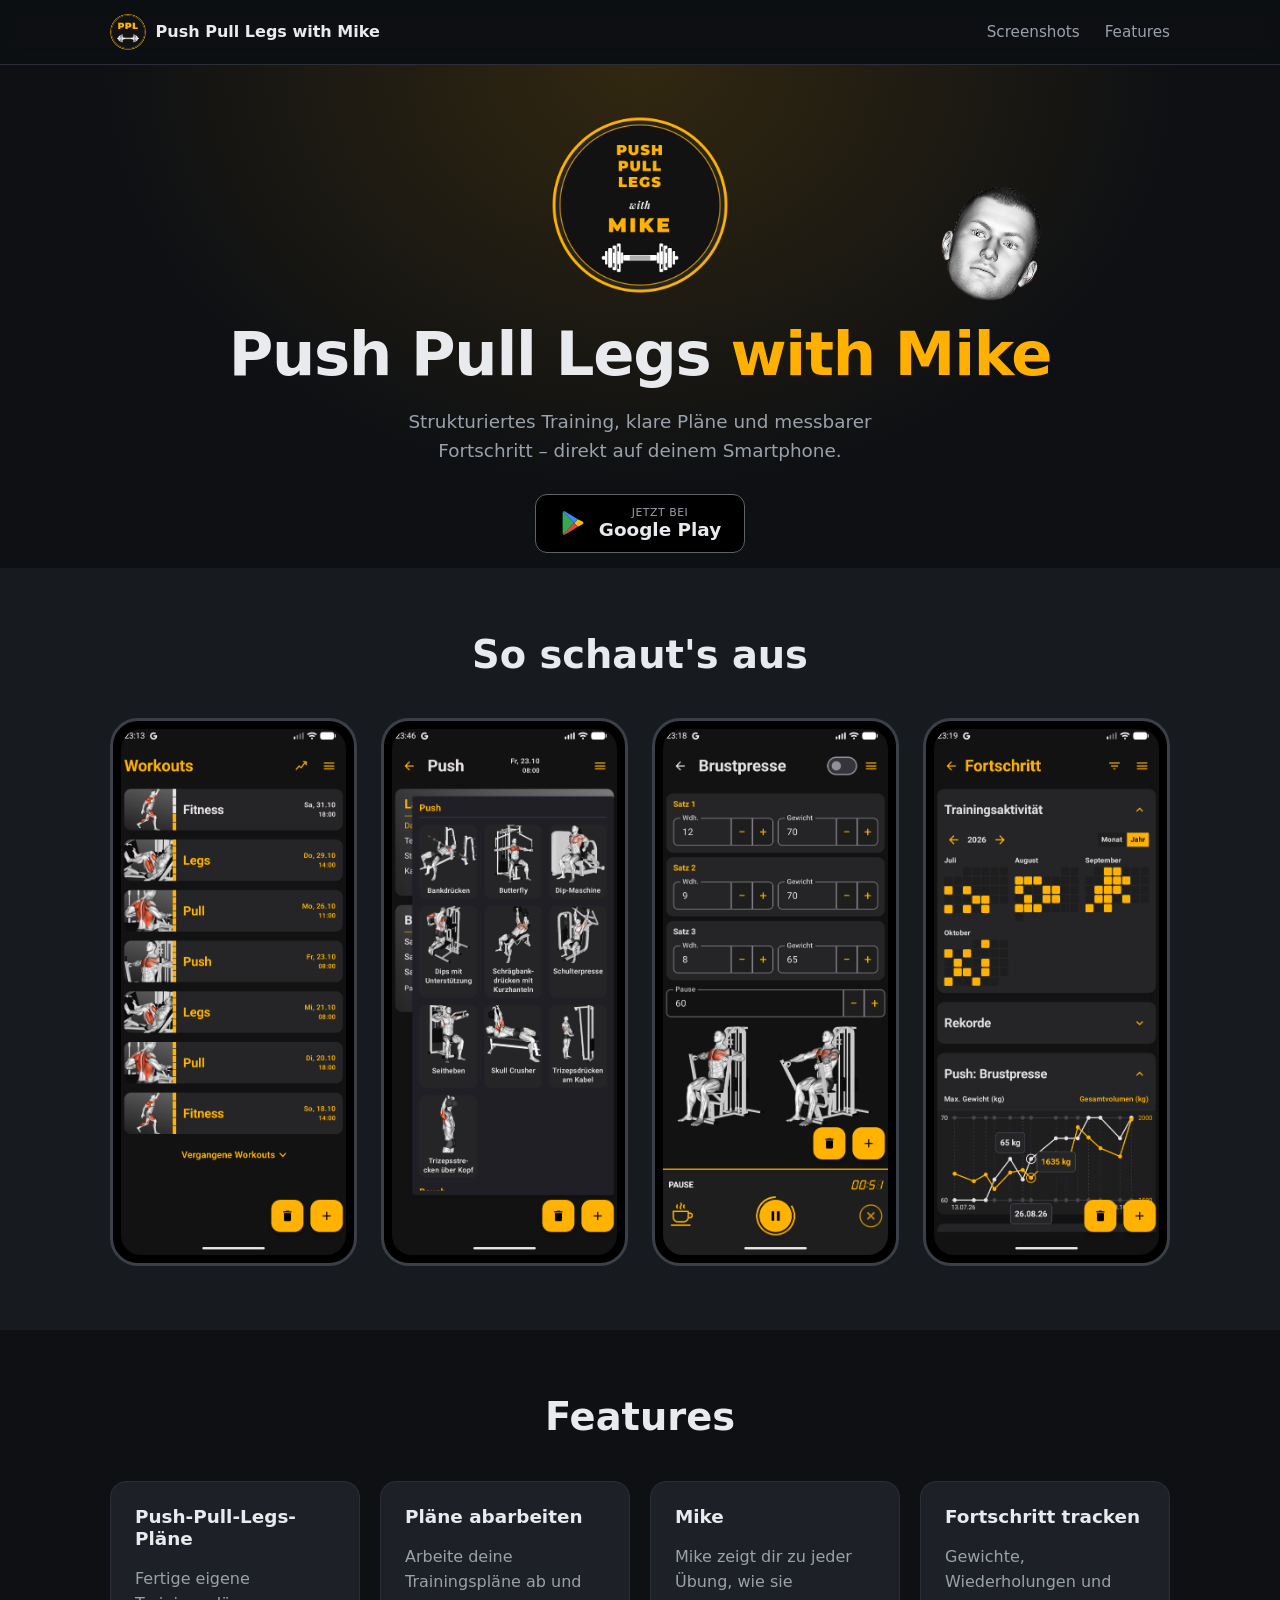
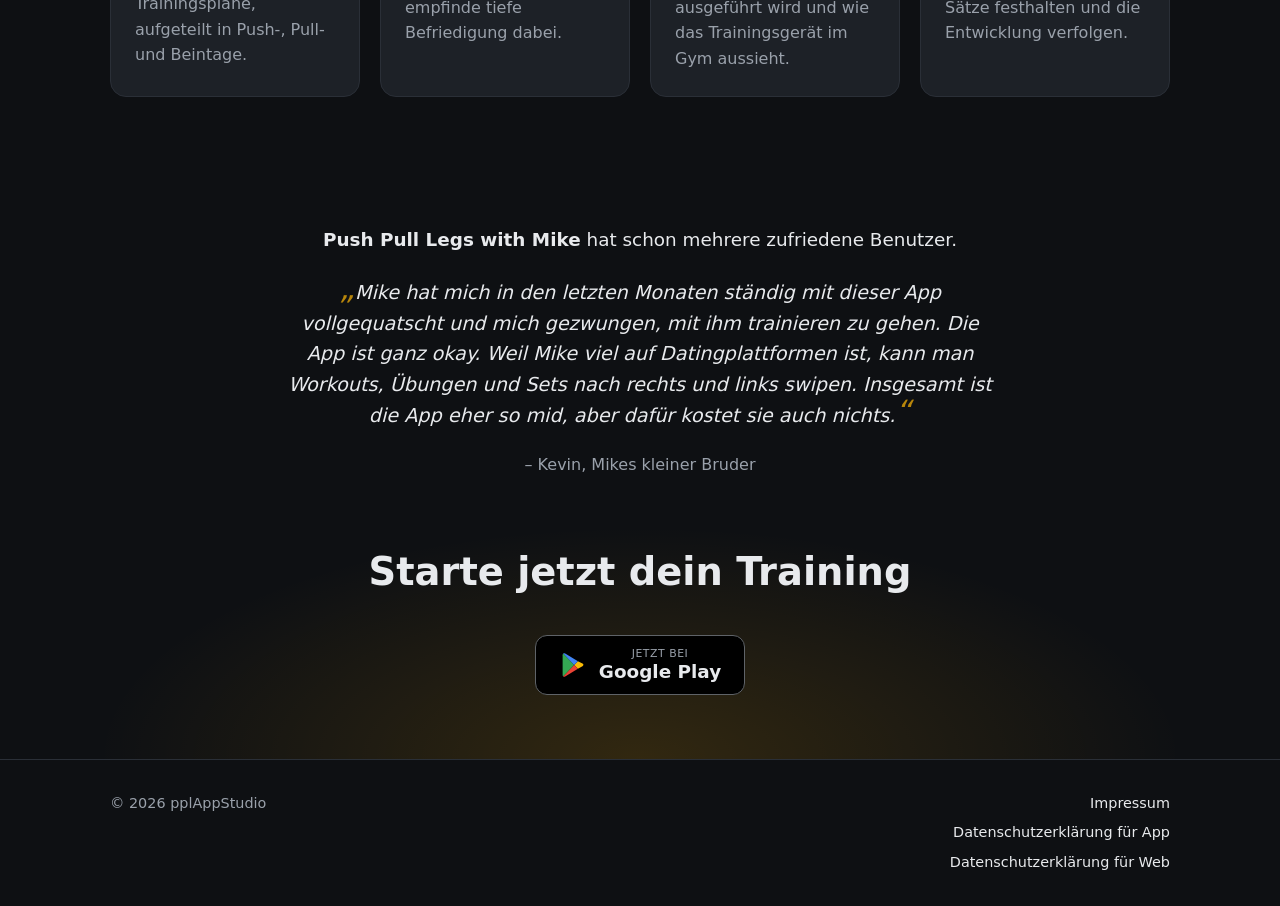
==== index.html @ 63b06e85 "Erste Version der Webseite" ====
<!DOCTYPE html>
<html lang="de">
<head>
  <meta charset="UTF-8">
  <meta name="viewport" content="width=device-width, initial-scale=1.0">
  <meta name="color-scheme" content="dark">
  <meta name="description" content="Push Pull Legs with Mike – deine Fitness-App für effektives Push-Pull-Legs-Training.">
  <title>Push Pull Legs with Mike – Fitness App</title>
  <link rel="icon" type="image/png" href="images/icon.png">
  <link rel="stylesheet" href="css/style.css">
</head>
<body>

  <header class="site-header">
    <div class="container">
      <a href="#top" class="brand">
        <img class="logo" src="images/icon.png" alt="" width="36" height="36">
        <span>Push Pull Legs with Mike</span>
      </a>
      <nav>
        <a href="#screenshots">Screenshots</a>
        <a href="#features">Features</a>
      </nav>
    </div>
  </header>

  <main id="top">

    <section class="hero">
      <div class="container">
        <img class="logo-large" src="images/logo.png" alt="Logo Push Pull Legs with Mike" width="160" height="160">
        <h1>Push Pull Legs <span class="accent">with <span class="mike">Mike<img class="mike-head" src="images/mike.png" alt="Mike" width="334" height="387"></span></span></h1>
        <p class="tagline">Strukturiertes Training, klare Pläne und messbarer Fortschritt – direkt auf deinem Smartphone.</p>

        <a class="btn-play" href="" aria-label="Jetzt bei Google Play herunterladen">
          <svg viewBox="0 0 24 24" aria-hidden="true">
            <path fill="#34a853" d="M3.6 2.2c-.3.3-.5.8-.5 1.4v16.8c0 .6.2 1.1.5 1.4l9.4-9.8z"/>
            <path fill="#fbbc04" d="M16.2 8.8 13 12l3.2 3.2 3.9-2.2c1.1-.6 1.1-1.6 0-2.2z"/>
            <path fill="#4285f4" d="M3.6 2.2c.4-.4 1-.4 1.7 0l10.9 6.6L13 12z"/>
            <path fill="#ea4335" d="M3.6 21.8c.4.4 1 .4 1.7 0l10.9-6.6L13 12z"/>
          </svg>
          <span>
            <small>Jetzt bei</small>
            <strong>Google Play</strong>
          </span>
        </a>
      </div>
    </section>

    <section id="screenshots" class="screens">
      <div class="container">
        <h2>So schaut's aus</h2>
        <div class="screens-grid">
          <figure class="phone" style="margin:0">
            <div class="phone-screen"><img src="images/screenshot-1-de.png" alt="Trainingsverlauf der App" width="1080" height="2400" loading="lazy"></div>
          </figure>
          <figure class="phone" style="margin:0">
            <div class="phone-screen"><img src="images/screenshot-2-de.png" alt="Übung zum Workout hinzufügen" width="1080" height="2400" loading="lazy"></div>
          </figure>
          <figure class="phone" style="margin:0">
            <div class="phone-screen"><img src="images/screenshot-3-de.png" alt="Übungsdetails in der App" width="1080" height="2400" loading="lazy"></div>
          </figure>
          <figure class="phone" style="margin:0">
            <div class="phone-screen"><img src="images/screenshot-4-de.png" alt="Fortschrittsanzeige der App" width="1080" height="2400" loading="lazy"></div>
          </figure>
        </div>
      </div>
    </section>

    <section id="features">
      <div class="container">
        <h2>Features</h2>
        <div class="features-grid">
          <article class="card">
            <h3>Push-Pull-Legs-Pläne</h3>
            <p>Fertige eigene Trainingspläne, aufgeteilt in Push-, Pull- und Beintage.</p>
          </article>
          <article class="card">
            <h3>Pläne abarbeiten</h3>
            <p>Arbeite deine Trainingspläne ab und empfinde tiefe Befriedigung dabei.</p>
          </article>
          <article class="card">
            <h3>Mike</h3>
            <p>Mike zeigt dir zu jeder Übung, wie sie ausgeführt wird und wie das Trainingsgerät im Gym aussieht.</p>
          </article>
          <article class="card">
            <h3>Fortschritt tracken</h3>
            <p>Gewichte, Wiederholungen und Sätze festhalten und die Entwicklung verfolgen.</p>
          </article>
        </div>
      </div>
    </section>

    <section id="testimonial">
      <div class="container">
        <div class="testimonial">
          <p class="testimonial-intro"><strong>Push Pull Legs with Mike</strong> hat schon mehrere zufriedene Benutzer.</p>
          <blockquote>Mike hat mich in den letzten Monaten ständig mit dieser App vollgequatscht und mich gezwungen, mit ihm trainieren zu gehen. Die App ist ganz okay. Weil Mike viel auf Datingplattformen ist, kann man Workouts, Übungen und Sets nach rechts und links swipen. Insgesamt ist die App eher so mid, aber dafür kostet sie auch nichts.</blockquote>
          <cite>– Kevin, Mikes kleiner Bruder</cite>
        </div>
      </div>
    </section>

    <section class="cta">
      <div class="container">
        <h2>Starte jetzt dein Training</h2>
        <a class="btn-play" href="" aria-label="Jetzt bei Google Play herunterladen">
          <svg viewBox="0 0 24 24" aria-hidden="true">
            <path fill="#34a853" d="M3.6 2.2c-.3.3-.5.8-.5 1.4v16.8c0 .6.2 1.1.5 1.4l9.4-9.8z"/>
            <path fill="#fbbc04" d="M16.2 8.8 13 12l3.2 3.2 3.9-2.2c1.1-.6 1.1-1.6 0-2.2z"/>
            <path fill="#4285f4" d="M3.6 2.2c.4-.4 1-.4 1.7 0l10.9 6.6L13 12z"/>
            <path fill="#ea4335" d="M3.6 21.8c.4.4 1 .4 1.7 0l10.9-6.6L13 12z"/>
          </svg>
          <span>
            <small>Jetzt bei</small>
            <strong>Google Play</strong>
          </span>
        </a>
      </div>
    </section>

  </main>

  <footer class="site-footer">
    <div class="container">
      <span>&copy; 2026 pplAppStudio</span>
      <div class="footer-links">
        <a href="https://mein.online-impressum.de/pplappstudio/" target="_blank" rel="noopener">Impressum</a>
        <a href="datenschutz_app.html">Datenschutzerklärung für App</a>
        <a href="datenschutz_web.html">Datenschutzerklärung für Web</a>
      </div>
    </div>
  </footer>

</body>
</html>
---- css/style.css ----
:root {
  --bg: #0e1013;
  --bg-elevated: #171a1f;
  --bg-card: #1d2127;
  --border: #2a2f37;
  --text: #e8eaed;
  --text-muted: #9aa1ab;
  --accent: #ffb000;
  --accent-hover: #ffc233;
  --radius: 16px;
  --max-width: 1100px;
}

*,
*::before,
*::after {
  box-sizing: border-box;
}

html {
  scroll-behavior: smooth;
}

body {
  margin: 0;
  font-family: system-ui, -apple-system, "Segoe UI", Roboto, sans-serif;
  background: var(--bg);
  color: var(--text);
  line-height: 1.6;
  -webkit-font-smoothing: antialiased;
}

img,
svg {
  max-width: 100%;
  display: block;
}

a {
  color: var(--accent);
}

a:hover {
  color: var(--accent-hover);
}

.container {
  width: 100%;
  max-width: var(--max-width);
  margin: 0 auto;
  padding: 0 1.25rem;
}

section {
  padding: 4rem 0;
}

h1,
h2,
h3 {
  line-height: 1.2;
  margin: 0 0 1rem;
}

h1 {
  font-size: clamp(2.2rem, 6vw, 3.8rem);
  letter-spacing: -0.02em;
}

h2 {
  font-size: clamp(1.6rem, 4vw, 2.4rem);
  text-align: center;
  margin-bottom: 2.5rem;
}

h3 {
  font-size: 1.15rem;
}

p {
  margin: 0 0 1rem;
}

/* Header */
.site-header {
  position: sticky;
  top: 0;
  z-index: 10;
  background: rgba(14, 16, 19, 0.85);
  backdrop-filter: blur(10px);
  border-bottom: 1px solid var(--border);
}

.site-header .container {
  display: flex;
  align-items: center;
  justify-content: space-between;
  height: 64px;
}

.brand {
  display: flex;
  align-items: center;
  gap: 0.6rem;
  color: var(--text);
  text-decoration: none;
  font-weight: 700;
}

.brand:hover {
  color: var(--text);
}

.logo {
  width: 36px;
  height: 36px;
  border-radius: 50%;
}

nav a {
  color: var(--text-muted);
  text-decoration: none;
  margin-left: 1.25rem;
  font-size: 0.95rem;
}

nav a:hover {
  color: var(--text);
}

/* Hero */
.hero {
  text-align: center;
  padding: 2.5rem 0 0.9rem;
  background: radial-gradient(ellipse at top, rgba(255, 176, 0, 0.15), transparent 60%);
}

.hero .logo-large {
  border-radius: 50%;
  width: 200px;
  height: 200px;
  margin: 0 auto 0.75rem;
}

.hero .tagline {
  max-width: 560px;
  margin: 0 auto 1.75rem;
  color: var(--text-muted);
  font-size: 1.15rem;
}

.accent {
  color: var(--accent);
}

/* Mikes Kopf über dem Namen in der Überschrift */
.hero h1 {
  --head-w: clamp(56px, 10vw, 100px);
  /* Kopf sitzt rechts neben dem Logo, darf also vertikal in dessen Höhe ragen */
  margin-top: 0.8rem;
}

/* Auf schmalen Bildschirmen steht Mike unter dem Logo: Platz für den Kopf lassen */
@media (max-width: 560px) {
  .hero h1 {
    margin-top: calc(var(--head-w) * 0.9);
  }
}

.mike {
  position: relative;
  display: inline-block;
}

.mike-head {
  position: absolute;
  bottom: 100%;
  left: 56%;
  width: var(--head-w);
  height: auto;
  margin-bottom: 0.3em;
  transform: translateX(-50%) rotate(20deg);
  transform-origin: 50% 80%;
  pointer-events: none;
}

/* Play Store Button */
.btn-play {
  display: inline-flex;
  align-items: center;
  gap: 0.75rem;
  padding: 0.7rem 1.4rem;
  background: #000;
  color: var(--text);
  border: 1px solid #5f6368;
  border-radius: 12px;
  text-decoration: none;
  transition: border-color 0.2s, transform 0.2s;
}

.btn-play:hover {
  color: var(--text);
  border-color: var(--accent);
  transform: translateY(-2px);
}

.btn-play svg {
  width: 28px;
  height: 28px;
}

.btn-play small {
  display: block;
  font-size: 0.68rem;
  text-transform: uppercase;
  letter-spacing: 0.05em;
  color: var(--text-muted);
  line-height: 1.2;
}

.btn-play strong {
  display: block;
  font-size: 1.15rem;
  line-height: 1.2;
}

/* Features */
.features-grid {
  display: grid;
  grid-template-columns: repeat(auto-fit, minmax(240px, 1fr));
  gap: 1.25rem;
}

.card {
  background: var(--bg-card);
  border: 1px solid var(--border);
  border-radius: var(--radius);
  padding: 1.5rem;
}

.card .icon {
  font-size: 1.8rem;
  margin-bottom: 0.75rem;
}

.card p {
  color: var(--text-muted);
  margin: 0;
}

/* Screenshots */
.screens {
  background: var(--bg-elevated);
}

.screens-grid {
  display: grid;
  grid-template-columns: repeat(4, 1fr);
  gap: 1.5rem;
}

.phone {
  background: #000;
  border: 3px solid #3a3f48;
  border-radius: 28px;
  padding: 8px;
  aspect-ratio: 9 / 20;
}

.phone-screen {
  width: 100%;
  height: 100%;
  border-radius: 20px;
  background: linear-gradient(160deg, #23272e, #15181d);
  display: flex;
  align-items: center;
  justify-content: center;
  text-align: center;
  color: var(--text-muted);
  font-size: 0.9rem;
  overflow: hidden;
}

.phone-screen img {
  width: 100%;
  height: 100%;
  object-fit: cover;
}

/* Testimonial */
.testimonial {
  max-width: 720px;
  margin: 0 auto;
  text-align: center;
}

/* Abstand zur CTA-Sektion darunter reduziert (4rem + 4rem -> 0,5rem + 4rem) */
#testimonial {
  padding-bottom: 0.5rem;
}

.testimonial-intro {
  margin: 0 0 1.5rem;
  font-size: 1.15rem;
}

.testimonial blockquote {
  margin: 0 0 1.25rem;
  font-size: clamp(1rem, 2.4vw, 1.2rem);
  font-style: italic;
  line-height: 1.6;
}

.testimonial blockquote::before,
.testimonial blockquote::after {
  font-size: 1.6em;
  line-height: 0;
  color: #b8860b;
}

.testimonial blockquote::before {
  content: "\201E";
}

.testimonial blockquote::after {
  content: "\201C";
}

.testimonial cite {
  color: var(--text-muted);
  font-style: normal;
}

/* CTA */
.cta {
  text-align: center;
  background: radial-gradient(ellipse at bottom, rgba(255, 176, 0, 0.15), transparent 60%);
}

/* Footer */
.site-footer {
  border-top: 1px solid var(--border);
  padding: 2rem 0;
  color: var(--text-muted);
  font-size: 0.9rem;
}

.site-footer .container {
  display: flex;
  flex-wrap: wrap;
  gap: 1rem;
  justify-content: space-between;
}

.footer-links {
  display: flex;
  flex-direction: column;
  align-items: flex-end;
  gap: 0.4rem;
}

.site-footer a {
  color: var(--text);
  text-decoration: none;
}

.site-footer a:hover {
  text-decoration: underline;
}
/* Legal pages */
.legal {
  max-width: 760px;
  padding: 3rem 1.25rem 4rem;
}

.legal h1 {
  font-size: clamp(1.8rem, 5vw, 2.6rem);
}

.legal h2 {
  text-align: left;
  font-size: 1.3rem;
  margin: 2rem 0 0.75rem;
}

.legal p,
.legal li {
  color: var(--text-muted);
}

.legal ul {
  margin: 0 0 1rem;
  padding-left: 1.4rem;
}

.legal li {
  margin-bottom: 0.5rem;
}

.legal strong {
  color: var(--text);
}

/* Responsive */
@media (max-width: 900px) {
  .screens-grid {
    grid-template-columns: repeat(2, 1fr);
    max-width: 480px;
    margin: 0 auto;
  }
}

@media (max-width: 600px) {
  section {
    padding: 3rem 0;
  }

  .hero {
    padding: 1.75rem 0 0.5rem;
  }

  #testimonial {
    padding-bottom: 0.35rem;
  }

  nav a {
    margin-left: 0.9rem;
  }

  .site-footer .container {
    flex-direction: column;
  }

  .footer-links {
    align-items: flex-start;
  }
}
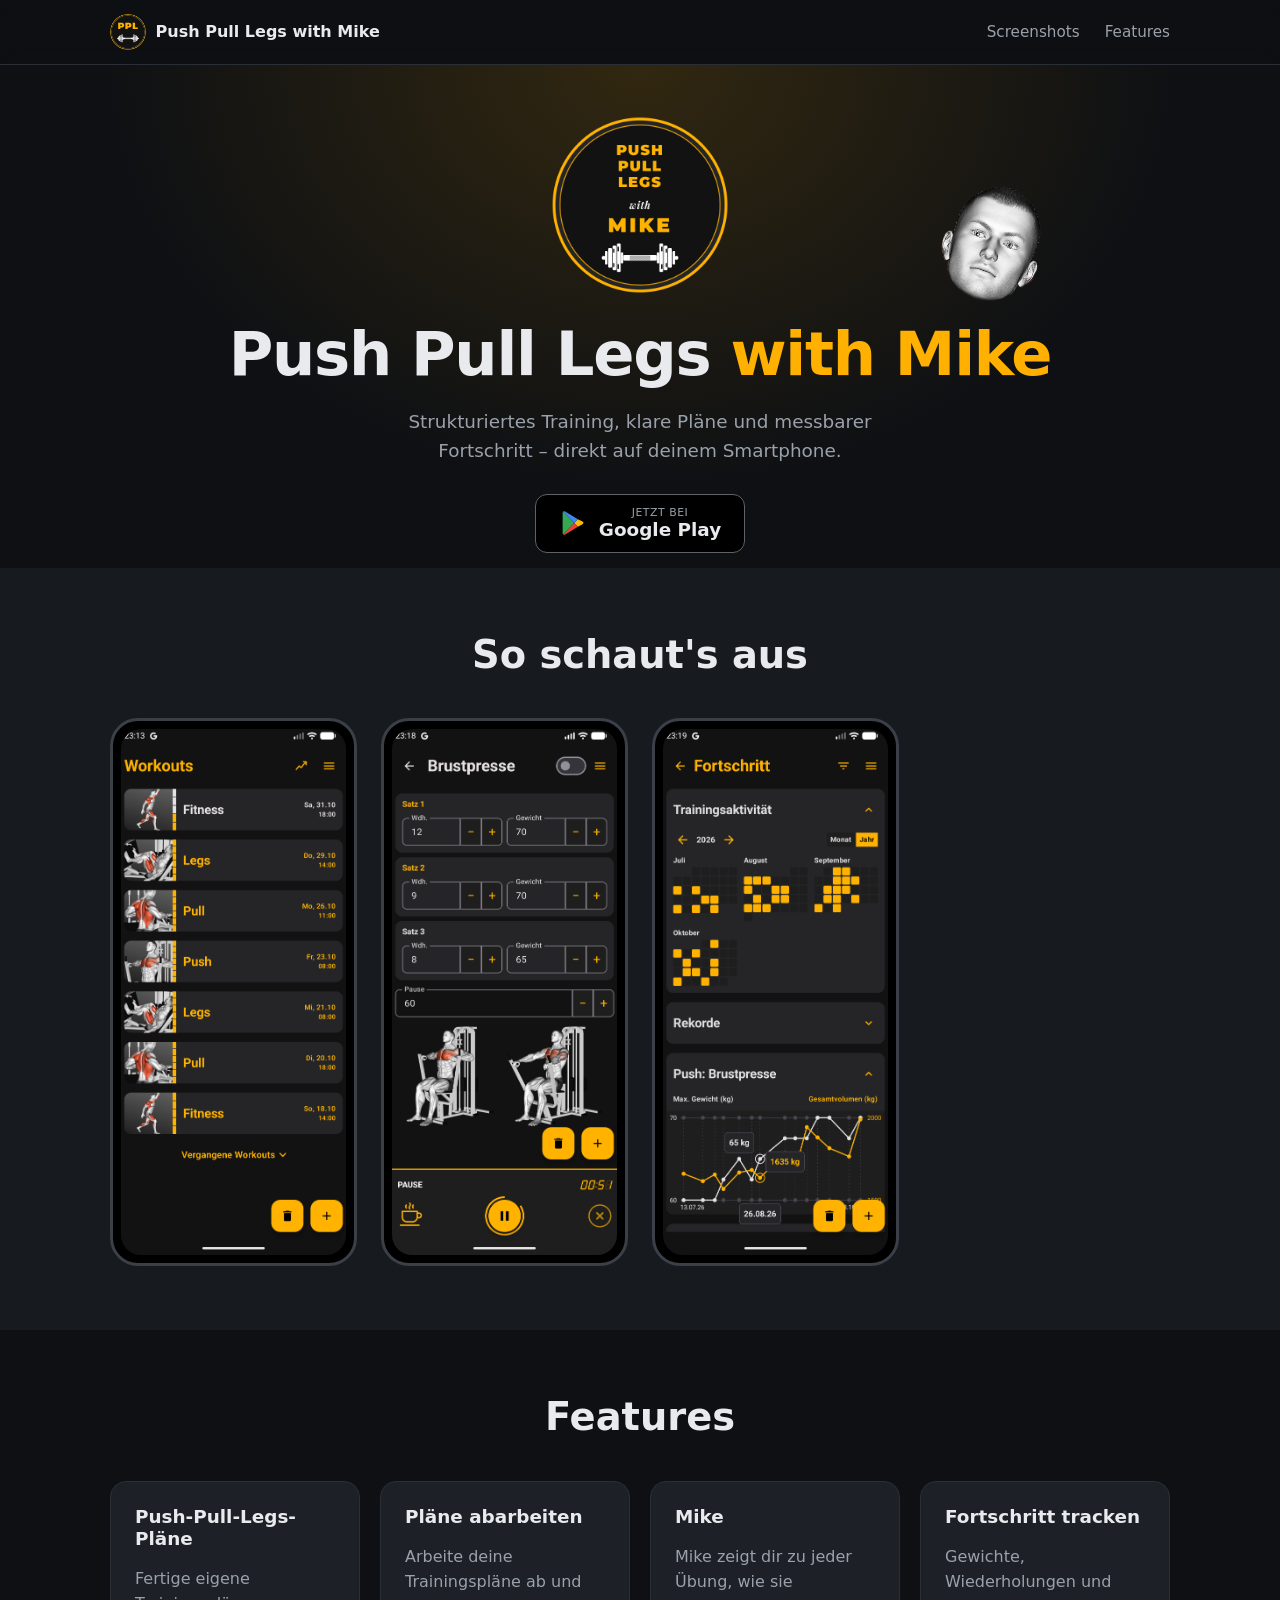
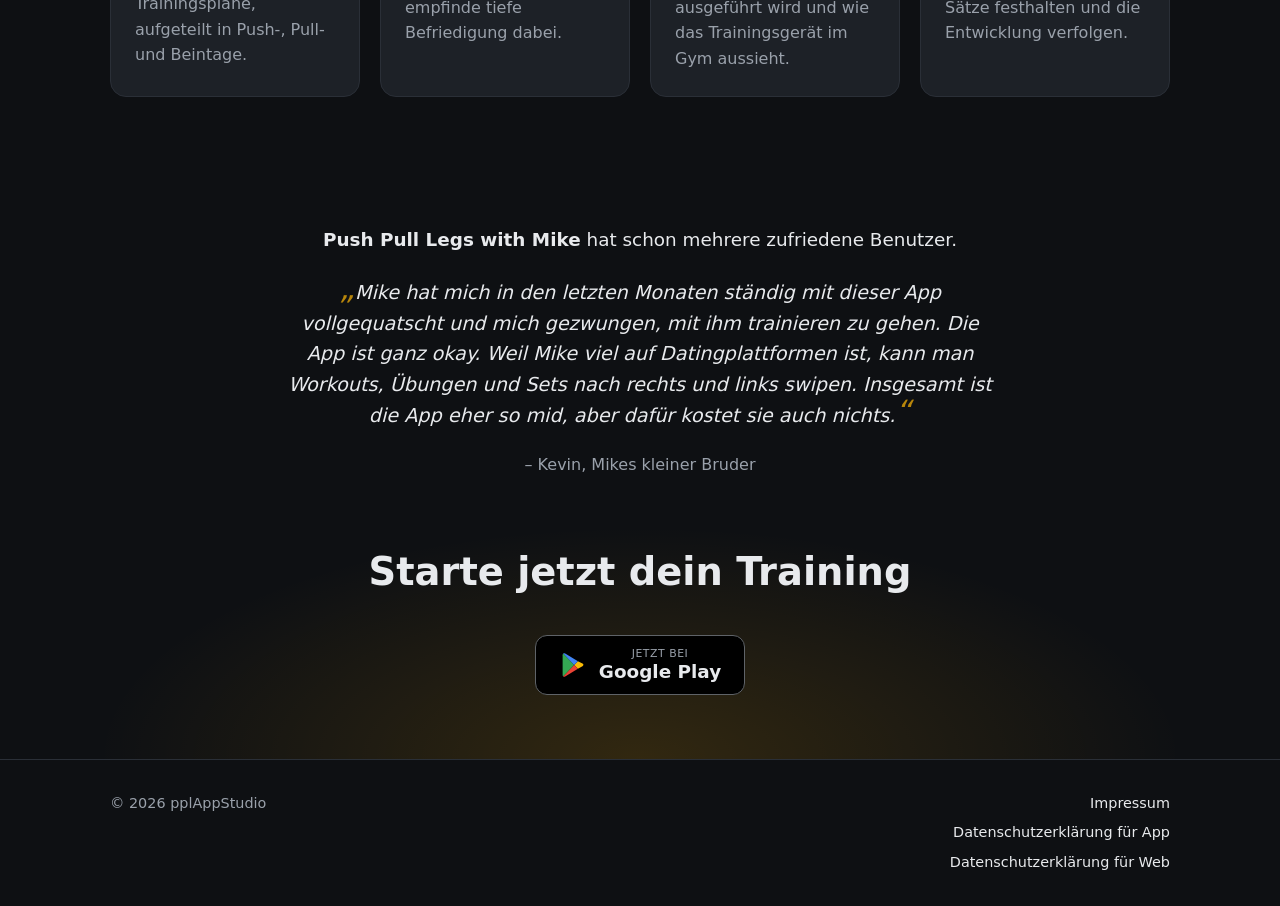
==== commit ef84d954: "Remove second screenshot from website Co-Authored-By: Claude Sonnet 5.5 <noreply@anthropic.com>" ====
--- a/index.html
+++ b/index.html
@@ -32,7 +32,7 @@
         <h1>Push Pull Legs <span class="accent">with <span class="mike">Mike<img class="mike-head" src="images/mike.png" alt="Mike" width="334" height="387"></span></span></h1>
         <p class="tagline">Strukturiertes Training, klare Pläne und messbarer Fortschritt – direkt auf deinem Smartphone.</p>
 
-        <a class="btn-play" href="" aria-label="Jetzt bei Google Play herunterladen">
+        <a class="btn-play" href="https://play.google.com/store/apps/details?id=com.pplappstudio.pushpulllegswithmike" aria-label="Jetzt bei Google Play herunterladen">
           <svg viewBox="0 0 24 24" aria-hidden="true">
             <path fill="#34a853" d="M3.6 2.2c-.3.3-.5.8-.5 1.4v16.8c0 .6.2 1.1.5 1.4l9.4-9.8z"/>
             <path fill="#fbbc04" d="M16.2 8.8 13 12l3.2 3.2 3.9-2.2c1.1-.6 1.1-1.6 0-2.2z"/>
@@ -53,9 +53,6 @@
         <div class="screens-grid">
           <figure class="phone" style="margin:0">
             <div class="phone-screen"><img src="images/screenshot-1-de.png" alt="Trainingsverlauf der App" width="1080" height="2400" loading="lazy"></div>
-          </figure>
-          <figure class="phone" style="margin:0">
-            <div class="phone-screen"><img src="images/screenshot-2-de.png" alt="Übung zum Workout hinzufügen" width="1080" height="2400" loading="lazy"></div>
           </figure>
           <figure class="phone" style="margin:0">
             <div class="phone-screen"><img src="images/screenshot-3-de.png" alt="Übungsdetails in der App" width="1080" height="2400" loading="lazy"></div>
@@ -104,7 +101,7 @@
     <section class="cta">
       <div class="container">
         <h2>Starte jetzt dein Training</h2>
-        <a class="btn-play" href="" aria-label="Jetzt bei Google Play herunterladen">
+        <a class="btn-play" href="https://play.google.com/store/apps/details?id=com.pplappstudio.pushpulllegswithmike" aria-label="Jetzt bei Google Play herunterladen">
           <svg viewBox="0 0 24 24" aria-hidden="true">
             <path fill="#34a853" d="M3.6 2.2c-.3.3-.5.8-.5 1.4v16.8c0 .6.2 1.1.5 1.4l9.4-9.8z"/>
             <path fill="#fbbc04" d="M16.2 8.8 13 12l3.2 3.2 3.9-2.2c1.1-.6 1.1-1.6 0-2.2z"/>
